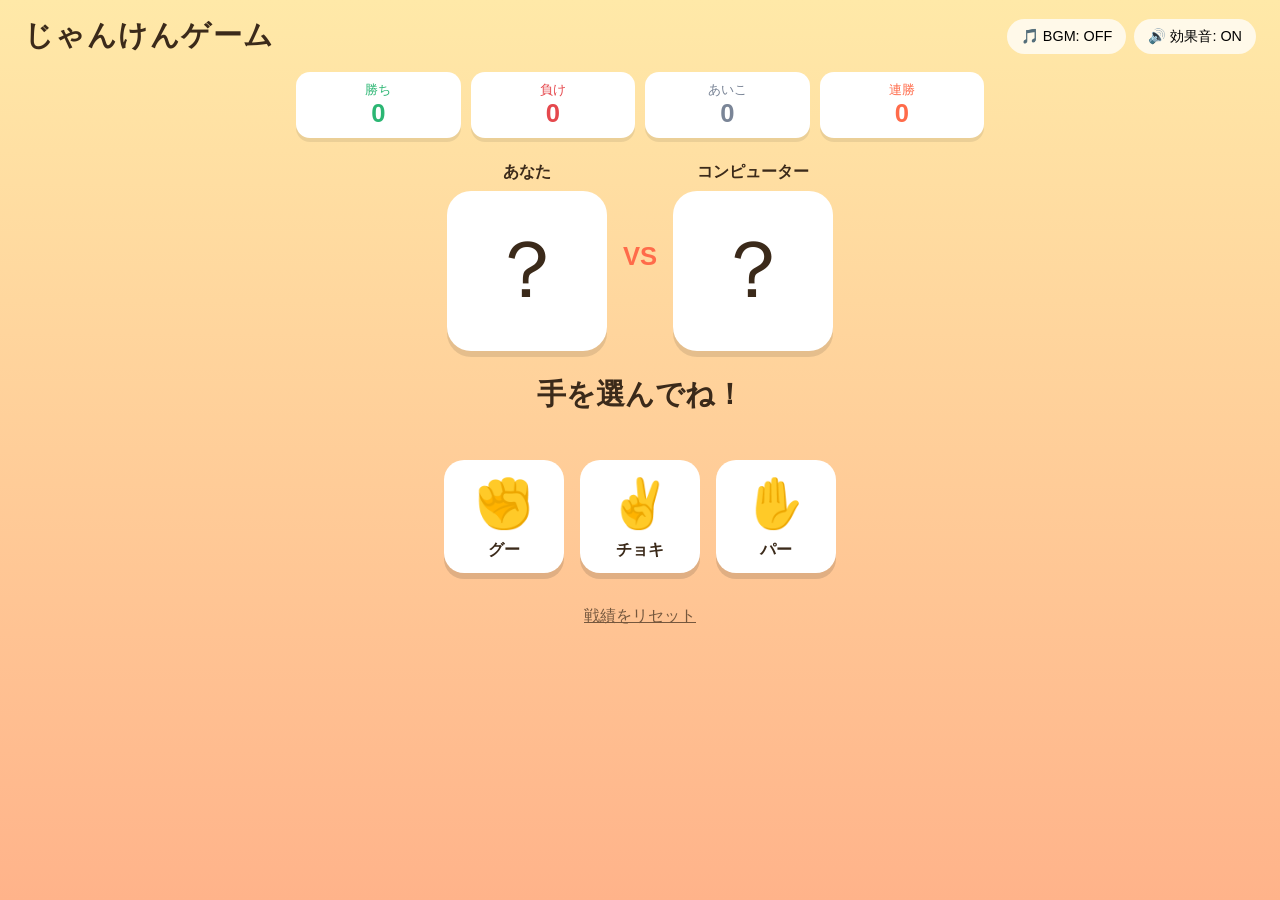
==== janken/index.html @ d77218fe "じゃんけんゲームを追加 - janken/: ブラウザで遊べるじゃんけんゲーム（HTML/CSS/JS）   - 戦績・連勝の表示、BGM/効果音のオン・オフ   - images/ と sounds" ====
<!DOCTYPE html>
<html lang="ja">
<head>
  <meta charset="UTF-8">
  <meta name="viewport" content="width=device-width, initial-scale=1.0">
  <title>じゃんけんゲーム</title>
  <link rel="stylesheet" href="style.css">
</head>
<body>
  <header class="top-bar">
    <h1>じゃんけんゲーム</h1>
    <div class="sound-controls">
      <button id="bgm-toggle" class="icon-btn" type="button" aria-pressed="false">🎵 BGM: OFF</button>
      <button id="se-toggle" class="icon-btn" type="button" aria-pressed="true">🔊 効果音: ON</button>
    </div>
  </header>

  <main>
    <section class="scoreboard" aria-label="戦績">
      <div class="score win"><span class="label">勝ち</span><span id="win-count">0</span></div>
      <div class="score lose"><span class="label">負け</span><span id="lose-count">0</span></div>
      <div class="score draw"><span class="label">あいこ</span><span id="draw-count">0</span></div>
      <div class="score streak"><span class="label">連勝</span><span id="streak-count">0</span></div>
    </section>

    <section class="arena">
      <div class="side">
        <p class="side-name">あなた</p>
        <div id="player-hand" class="hand-box"></div>
      </div>
      <p class="vs">VS</p>
      <div class="side">
        <p class="side-name">コンピューター</p>
        <div id="cpu-hand" class="hand-box"></div>
      </div>
    </section>

    <p id="message" class="message" aria-live="polite">手を選んでね！</p>

    <section class="choices" aria-label="手を選ぶ">
      <button class="choice" type="button" data-hand="0"></button>
      <button class="choice" type="button" data-hand="1"></button>
      <button class="choice" type="button" data-hand="2"></button>
    </section>

    <button id="reset" class="reset-btn" type="button">戦績をリセット</button>
  </main>

  <script src="script.js"></script>
</body>
</html>
---- janken/style.css ----
* {
  box-sizing: border-box;
}

:root {
  --bg-top: #ffe9a8;
  --bg-bottom: #ffb38a;
  --card: #ffffff;
  --text: #3b2a1a;
  --accent: #ff6b4a;
  --win: #2bb673;
  --lose: #e5484d;
  --draw: #7a8597;
}

body {
  margin: 0;
  min-height: 100vh;
  font-family: "Hiragino Maru Gothic ProN", "Yu Gothic", "Meiryo", sans-serif;
  color: var(--text);
  background: linear-gradient(180deg, var(--bg-top), var(--bg-bottom));
}

.top-bar {
  display: flex;
  flex-wrap: wrap;
  align-items: center;
  justify-content: space-between;
  gap: 12px;
  padding: 16px 24px;
}

h1 {
  margin: 0;
  font-size: 1.8rem;
  letter-spacing: 0.05em;
}

.sound-controls {
  display: flex;
  gap: 8px;
}

.icon-btn {
  border: none;
  border-radius: 999px;
  padding: 8px 14px;
  background: rgba(255, 255, 255, 0.75);
  font: inherit;
  font-size: 0.9rem;
  cursor: pointer;
}

.icon-btn:hover {
  background: #fff;
}

main {
  max-width: 720px;
  margin: 0 auto;
  padding: 0 16px 40px;
  text-align: center;
}

/* 戦績 */
.scoreboard {
  display: grid;
  grid-template-columns: repeat(4, 1fr);
  gap: 10px;
  margin-bottom: 24px;
}

.score {
  display: flex;
  flex-direction: column;
  padding: 10px 4px;
  border-radius: 14px;
  background: var(--card);
  font-size: 1.6rem;
  font-weight: bold;
  box-shadow: 0 4px 0 rgba(0, 0, 0, 0.08);
}

.score .label {
  font-size: 0.8rem;
  font-weight: normal;
}

.score.win { color: var(--win); }
.score.lose { color: var(--lose); }
.score.draw { color: var(--draw); }
.score.streak { color: var(--accent); }

/* 対戦エリア */
.arena {
  display: flex;
  align-items: center;
  justify-content: center;
  gap: 16px;
}

.side-name {
  margin: 0 0 8px;
  font-weight: bold;
}

.hand-box {
  display: flex;
  align-items: center;
  justify-content: center;
  width: 160px;
  height: 160px;
  border-radius: 24px;
  background: var(--card);
  font-size: 5rem;
  box-shadow: 0 6px 0 rgba(0, 0, 0, 0.1);
}

.hand-box img {
  width: 80%;
  height: 80%;
  object-fit: contain;
}

.hand-box.shake {
  animation: shake 0.25s ease-in-out infinite;
}

.hand-box.win { outline: 6px solid var(--win); }
.hand-box.lose { outline: 6px solid var(--lose); }
.hand-box.draw { outline: 6px solid var(--draw); }

.vs {
  font-size: 1.6rem;
  font-weight: bold;
  color: var(--accent);
}

@keyframes shake {
  0%, 100% { transform: translateY(0) rotate(0); }
  50% { transform: translateY(-14px) rotate(-8deg); }
}

/* メッセージ */
.message {
  min-height: 2.4em;
  margin: 24px 0 16px;
  font-size: 1.8rem;
  font-weight: bold;
}

.message.win { color: var(--win); animation: pop 0.4s ease-out; }
.message.lose { color: var(--lose); animation: pop 0.4s ease-out; }
.message.draw { color: var(--draw); animation: pop 0.4s ease-out; }

@keyframes pop {
  0% { transform: scale(0.6); }
  70% { transform: scale(1.15); }
  100% { transform: scale(1); }
}

/* 手を選ぶボタン */
.choices {
  display: flex;
  justify-content: center;
  gap: 16px;
}

.choice {
  display: flex;
  flex-direction: column;
  align-items: center;
  gap: 4px;
  width: 120px;
  padding: 12px 8px;
  border: none;
  border-radius: 20px;
  background: var(--card);
  font: inherit;
  font-size: 1rem;
  font-weight: bold;
  color: var(--text);
  cursor: pointer;
  box-shadow: 0 6px 0 rgba(0, 0, 0, 0.12);
  transition: transform 0.1s, box-shadow 0.1s;
}

.choice .choice-icon {
  display: flex;
  align-items: center;
  justify-content: center;
  height: 64px;
  font-size: 3rem;
}

.choice .choice-icon img {
  height: 100%;
}

.choice:hover:not(:disabled) {
  transform: translateY(-4px);
  box-shadow: 0 10px 0 rgba(0, 0, 0, 0.12);
}

.choice:active:not(:disabled) {
  transform: translateY(4px);
  box-shadow: 0 2px 0 rgba(0, 0, 0, 0.12);
}

.choice:disabled {
  opacity: 0.6;
  cursor: default;
}

.reset-btn {
  margin-top: 32px;
  border: none;
  background: none;
  font: inherit;
  color: var(--text);
  text-decoration: underline;
  cursor: pointer;
  opacity: 0.7;
}

.reset-btn:hover {
  opacity: 1;
}

@media (max-width: 480px) {
  .hand-box {
    width: 120px;
    height: 120px;
    font-size: 3.6rem;
  }

  .choice {
    width: 96px;
  }

  .message {
    font-size: 1.4rem;
  }
}
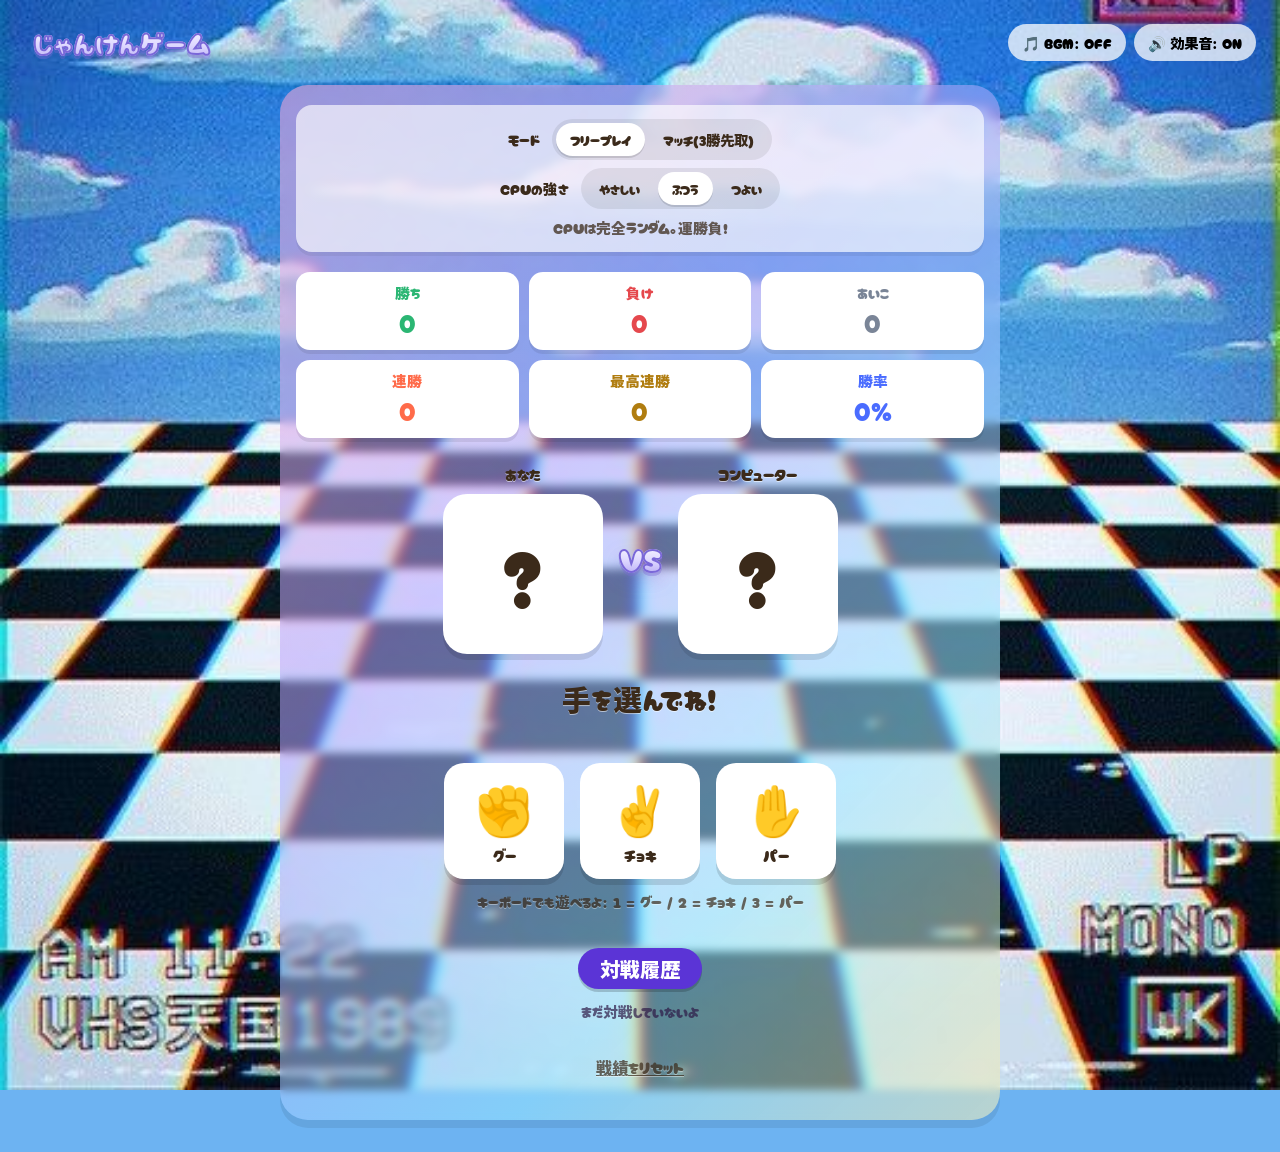
==== commit 0b300571: "アップデート" ====
--- a/janken/index.html
+++ b/janken/index.html
@@ -4,6 +4,9 @@
   <meta charset="UTF-8">
   <meta name="viewport" content="width=device-width, initial-scale=1.0">
   <title>じゃんけんゲーム</title>
+  <link rel="preconnect" href="https://fonts.googleapis.com">
+  <link rel="preconnect" href="https://fonts.gstatic.com" crossorigin>
+  <link href="https://fonts.googleapis.com/css2?family=Cherry+Bomb+One&family=Mochiy+Pop+One&family=M+PLUS+Rounded+1c:wght@400;700;800&display=swap" rel="stylesheet">
   <link rel="stylesheet" href="style.css">
 </head>
 <body>
@@ -16,11 +19,44 @@
   </header>
 
   <main>
+    <section class="controls" aria-label="ゲーム設定">
+      <div class="control-group">
+        <span class="control-label">モード</span>
+        <div class="segmented" role="group" aria-label="モード">
+          <button type="button" class="seg-btn" data-mode="free">フリープレイ</button>
+          <button type="button" class="seg-btn" data-mode="match">マッチ（3勝先取）</button>
+        </div>
+      </div>
+      <div class="control-group">
+        <span class="control-label">CPUの強さ</span>
+        <div class="segmented" role="group" aria-label="CPUの強さ">
+          <button type="button" class="seg-btn" data-difficulty="easy">やさしい</button>
+          <button type="button" class="seg-btn" data-difficulty="normal">ふつう</button>
+          <button type="button" class="seg-btn" data-difficulty="hard">つよい</button>
+        </div>
+      </div>
+      <p id="difficulty-note" class="control-note"></p>
+    </section>
+
+    <section id="matchboard" class="matchboard" aria-label="マッチスコア" hidden>
+      <div class="match-side">
+        <span class="match-name">あなた</span>
+        <span id="player-pips" class="pips"></span>
+      </div>
+      <span class="match-score"><span id="match-player">0</span> - <span id="match-cpu">0</span></span>
+      <div class="match-side">
+        <span id="cpu-pips" class="pips"></span>
+        <span class="match-name">CPU</span>
+      </div>
+    </section>
+
     <section class="scoreboard" aria-label="戦績">
       <div class="score win"><span class="label">勝ち</span><span id="win-count">0</span></div>
       <div class="score lose"><span class="label">負け</span><span id="lose-count">0</span></div>
       <div class="score draw"><span class="label">あいこ</span><span id="draw-count">0</span></div>
-      <div class="score streak"><span class="label">連勝</span><span id="streak-count">0</span></div>
+      <div class="score streak" id="streak-box"><span class="label">連勝</span><span id="streak-count">0</span></div>
+      <div class="score best"><span class="label">最高連勝</span><span id="best-streak-count">0</span></div>
+      <div class="score rate"><span class="label">勝率</span><span id="win-rate">0%</span></div>
     </section>
 
     <section class="arena">
@@ -42,6 +78,15 @@
       <button class="choice" type="button" data-hand="1"></button>
       <button class="choice" type="button" data-hand="2"></button>
     </section>
+    <p class="key-hint">キーボードでも遊べるよ： 1 = グー / 2 = チョキ / 3 = パー</p>
+
+    <button id="next-match" class="next-match-btn" type="button" hidden>もう一試合する</button>
+
+    <section class="history" aria-label="対戦履歴">
+      <h2>対戦履歴</h2>
+      <p id="history-empty" class="history-empty">まだ対戦していないよ</p>
+      <ul id="history-list" class="history-list"></ul>
+    </section>
 
     <button id="reset" class="reset-btn" type="button">戦績をリセット</button>
   </main>
--- a/janken/style.css
+++ b/janken/style.css
@@ -16,9 +16,10 @@
 body {
   margin: 0;
   min-height: 100vh;
-  font-family: "Hiragino Maru Gothic ProN", "Yu Gothic", "Meiryo", sans-serif;
+  font-family: "Cherry Bomb One", "Mochiy Pop One", "M PLUS Rounded 1c", "Hiragino Maru Gothic ProN", "Yu Gothic", "Meiryo", sans-serif;
   color: var(--text);
-  background: linear-gradient(180deg, var(--bg-top), var(--bg-bottom));
+  /* 背景画像（VHS風の空とチェッカーフロア）。画像がない環境では水色にフォールバック */
+  background: #6db3f2 url("images/bg.jpg") center center / cover fixed no-repeat;
 }
 
 .top-bar {
@@ -77,7 +78,7 @@
   border-radius: 14px;
   background: var(--card);
   font-size: 1.6rem;
-  font-weight: bold;
+  font-weight: 400; /* ポップフォントは太字にすると潰れるので太字指定しない */
   box-shadow: 0 4px 0 rgba(0, 0, 0, 0.08);
 }
 
@@ -101,7 +102,7 @@
 
 .side-name {
   margin: 0 0 8px;
-  font-weight: bold;
+  font-weight: 400; /* ポップフォントは太字にすると潰れるので太字指定しない */
 }
 
 .hand-box {
@@ -132,7 +133,7 @@
 
 .vs {
   font-size: 1.6rem;
-  font-weight: bold;
+  font-weight: 400; /* ポップフォントは太字にすると潰れるので太字指定しない */
   color: var(--accent);
 }
 
@@ -146,7 +147,7 @@
   min-height: 2.4em;
   margin: 24px 0 16px;
   font-size: 1.8rem;
-  font-weight: bold;
+  font-weight: 400; /* ポップフォントは太字にすると潰れるので太字指定しない */
 }
 
 .message.win { color: var(--win); animation: pop 0.4s ease-out; }
@@ -178,7 +179,7 @@
   background: var(--card);
   font: inherit;
   font-size: 1rem;
-  font-weight: bold;
+  font-weight: 400; /* ポップフォントは太字にすると潰れるので太字指定しない */
   color: var(--text);
   cursor: pointer;
   box-shadow: 0 6px 0 rgba(0, 0, 0, 0.12);
@@ -242,3 +243,357 @@
     font-size: 1.4rem;
   }
 }
+
+/* 設定（モード・難易度） */
+.controls {
+  margin-bottom: 20px;
+  padding: 14px 16px;
+  border-radius: 16px;
+  background: rgba(255, 255, 255, 0.65);
+  box-shadow: 0 4px 0 rgba(0, 0, 0, 0.06);
+}
+
+.control-group {
+  display: flex;
+  flex-wrap: wrap;
+  align-items: center;
+  justify-content: center;
+  gap: 8px 12px;
+  margin-bottom: 8px;
+}
+
+.control-label {
+  font-size: 0.85rem;
+  font-weight: 400; /* ポップフォントは太字にすると潰れるので太字指定しない */
+}
+
+.segmented {
+  display: inline-flex;
+  gap: 4px;
+  padding: 4px;
+  border-radius: 999px;
+  background: rgba(0, 0, 0, 0.08);
+}
+
+.seg-btn {
+  border: none;
+  border-radius: 999px;
+  padding: 6px 14px;
+  background: transparent;
+  font: inherit;
+  font-size: 0.9rem;
+  color: var(--text);
+  cursor: pointer;
+}
+
+.seg-btn.active {
+  background: var(--card);
+  font-weight: 400; /* ポップフォントは太字にすると潰れるので太字指定しない */
+  box-shadow: 0 2px 0 rgba(0, 0, 0, 0.12);
+}
+
+.control-note {
+  margin: 4px 0 0;
+  font-size: 0.8rem;
+  opacity: 0.75;
+}
+
+/* マッチスコア */
+.matchboard {
+  display: flex;
+  align-items: center;
+  justify-content: center;
+  gap: 16px;
+  margin-bottom: 20px;
+  padding: 10px 16px;
+  border-radius: 16px;
+  background: var(--card);
+  box-shadow: 0 4px 0 rgba(0, 0, 0, 0.08);
+  font-weight: 400; /* ポップフォントは太字にすると潰れるので太字指定しない */
+}
+
+.matchboard[hidden] {
+  display: none;
+}
+
+.match-side {
+  display: flex;
+  align-items: center;
+  gap: 8px;
+}
+
+.match-score {
+  font-size: 1.4rem;
+  color: var(--accent);
+}
+
+.pips {
+  display: inline-flex;
+  gap: 5px;
+}
+
+.pip {
+  width: 14px;
+  height: 14px;
+  border-radius: 50%;
+  border: 2px solid var(--accent);
+  background: transparent;
+}
+
+.pip.on {
+  background: var(--accent);
+}
+
+/* 戦績の追加項目 */
+.scoreboard {
+  grid-template-columns: repeat(3, 1fr);
+}
+
+.score.best { color: #b07d10; }
+.score.rate { color: #4a6cff; }
+
+.score.streak.fire {
+  animation: fire-pulse 0.7s ease-in-out infinite alternate;
+}
+
+@keyframes fire-pulse {
+  from { transform: scale(1); }
+  to { transform: scale(1.06); }
+}
+
+/* キーボードヒント */
+.key-hint {
+  margin: 12px 0 0;
+  font-size: 0.8rem;
+  opacity: 0.7;
+}
+
+/* もう一試合ボタン */
+.next-match-btn {
+  margin-top: 20px;
+  border: none;
+  border-radius: 999px;
+  padding: 12px 28px;
+  background: var(--accent);
+  color: #fff;
+  font: inherit;
+  font-size: 1.05rem;
+  font-weight: 400; /* ポップフォントは太字にすると潰れるので太字指定しない */
+  cursor: pointer;
+  box-shadow: 0 5px 0 rgba(0, 0, 0, 0.15);
+}
+
+.next-match-btn:hover {
+  filter: brightness(1.07);
+}
+
+.next-match-btn[hidden] {
+  display: none;
+}
+
+/* 対戦履歴 */
+.history {
+  margin-top: 36px;
+}
+
+.history h2 {
+  margin: 0 0 10px;
+  font-size: 1.05rem;
+}
+
+.history-empty {
+  margin: 0;
+  font-size: 0.9rem;
+  opacity: 0.7;
+}
+
+.history-list {
+  display: flex;
+  flex-wrap: wrap;
+  justify-content: center;
+  gap: 8px;
+  margin: 0;
+  padding: 0;
+  list-style: none;
+}
+
+.history-item {
+  display: flex;
+  align-items: center;
+  gap: 8px;
+  padding: 6px 12px;
+  border-radius: 999px;
+  background: var(--card);
+  font-size: 0.95rem;
+  box-shadow: 0 3px 0 rgba(0, 0, 0, 0.08);
+}
+
+.history-result {
+  font-size: 0.8rem;
+  font-weight: 400; /* ポップフォントは太字にすると潰れるので太字指定しない */
+}
+
+.history-item.win .history-result { color: var(--win); }
+.history-item.lose .history-result { color: var(--lose); }
+.history-item.draw .history-result { color: var(--draw); }
+
+/* 紙吹雪 */
+.confetti {
+  position: fixed;
+  inset: 0;
+  overflow: hidden;
+  pointer-events: none;
+  z-index: 10;
+}
+
+.confetti i {
+  position: absolute;
+  top: -16px;
+  width: 10px;
+  height: 16px;
+  border-radius: 2px;
+  animation: confetti-fall 2.6s ease-in forwards;
+}
+
+@keyframes confetti-fall {
+  to {
+    transform: translateY(105vh) rotate(720deg);
+    opacity: 0.7;
+  }
+}
+
+/* 背景画像の上で文字を読みやすくする */
+h1,
+.side-name,
+.vs,
+.message,
+.key-hint,
+.history h2,
+.reset-btn {
+  text-shadow:
+    0 1px 0 rgba(255, 255, 255, 0.85),
+    0 0 10px rgba(255, 255, 255, 0.75),
+    0 0 22px rgba(255, 255, 255, 0.6);
+}
+
+/* ===== レトロフォント＆読みやすさ調整 ===== */
+/* 背景画像の上でも読めるよう、本文エリアに半透明のパネルを敷く */
+main {
+  margin-bottom: 32px;
+  padding-top: 20px;
+  border-radius: 28px;
+  background: rgba(255, 255, 255, 0.68);
+  box-shadow: 0 8px 0 rgba(0, 0, 0, 0.08);
+  backdrop-filter: blur(4px);
+  -webkit-backdrop-filter: blur(4px);
+}
+
+/* タイトルもピル型のパネルに乗せる */
+h1 {
+  padding: 6px 18px;
+  border-radius: 999px;
+  background: rgba(255, 255, 255, 0.78);
+  box-shadow: 0 4px 0 rgba(0, 0, 0, 0.08);
+}
+
+/* 強い白ハローはフォントがにじむので、弱めに差し替え */
+h1,
+.side-name,
+.vs,
+.message,
+.key-hint,
+.history h2,
+.reset-btn {
+  text-shadow: 0 1px 0 rgba(255, 255, 255, 0.55);
+}
+
+/* 飾りフォントは小さすぎると読みにくいので、小さめ文字を少し大きく */
+.control-label,
+.control-note,
+.score .label,
+.key-hint,
+.history-empty,
+.history-result {
+  font-size: 0.92rem;
+}
+
+.message {
+  letter-spacing: 0.04em;
+}
+
+/* ===== 袋文字＋凹み影（Z世代サンプル風） ===== */
+/* 土台のフォントに、紫の縁取り＋上下グラデーション＋落ち影で「凹み影入れ」を再現する。
+   大きな見出しだけに使う（本文に使うと読みにくくなるため）。 */
+h1,
+.vs,
+.history h2 {
+  background: linear-gradient(180deg, #ffffff 15%, #ded8ff 55%, #a99bf0 100%);
+  -webkit-background-clip: text;
+  background-clip: text;
+  color: transparent;
+  -webkit-text-stroke: 2px #7a68d8;
+  filter: drop-shadow(0 3px 0 rgba(122, 104, 216, 0.35))
+    drop-shadow(0 7px 9px rgba(90, 70, 180, 0.18));
+  text-shadow: none;
+}
+
+h1 {
+  padding: 6px 10px;
+  box-shadow: none;
+}
+
+.vs {
+  font-size: 2rem;
+}
+
+.history h2 {
+  -webkit-text-stroke-width: 1.5px;
+}
+
+/* ===== パネルをネオンレトロな半透明グラデーションに＋履歴見出しの読みやすさ ===== */
+main {
+  background: linear-gradient(
+    135deg,
+    rgba(255, 170, 214, 0.55),
+    rgba(178, 164, 255, 0.55) 38%,
+    rgba(150, 228, 255, 0.55) 72%,
+    rgba(255, 240, 175, 0.52)
+  );
+}
+
+/* 対戦履歴の見出しはグラデーション文字だと薄くて読みにくいので、濃い紫のベタ塗りに戻す */
+.history h2 {
+  background: none;
+  -webkit-background-clip: initial;
+  background-clip: initial;
+  color: #5b34d6;
+  -webkit-text-stroke: 0;
+  filter: none;
+  text-shadow: 0 1px 0 rgba(255, 255, 255, 0.55);
+  font-size: 1.25rem;
+}
+
+/* ===== 対戦履歴の見出し：色を反転させて読みやすく ===== */
+/* 薄いパネルの上に文字だけ置くと背景のチェック柄で読みにくいので、
+   濃い紫のピルに白文字にする */
+.history h2 {
+  display: inline-block;
+  margin-bottom: 12px;
+  padding: 6px 22px;
+  border-radius: 999px;
+  background: #5b34d6;
+  color: #ffffff;
+  text-shadow: none;
+  box-shadow: 0 3px 0 rgba(0, 0, 0, 0.18);
+}
+
+.history-empty {
+  color: #2e1a47;
+  font-weight: 400; /* ポップフォントは太字にすると潰れるので太字指定しない */
+}
+
+/* 見出しのブラウザ標準の太字も、ポップフォントでは潰れるので切る */
+h1,
+h2 {
+  font-weight: 400;
+}
